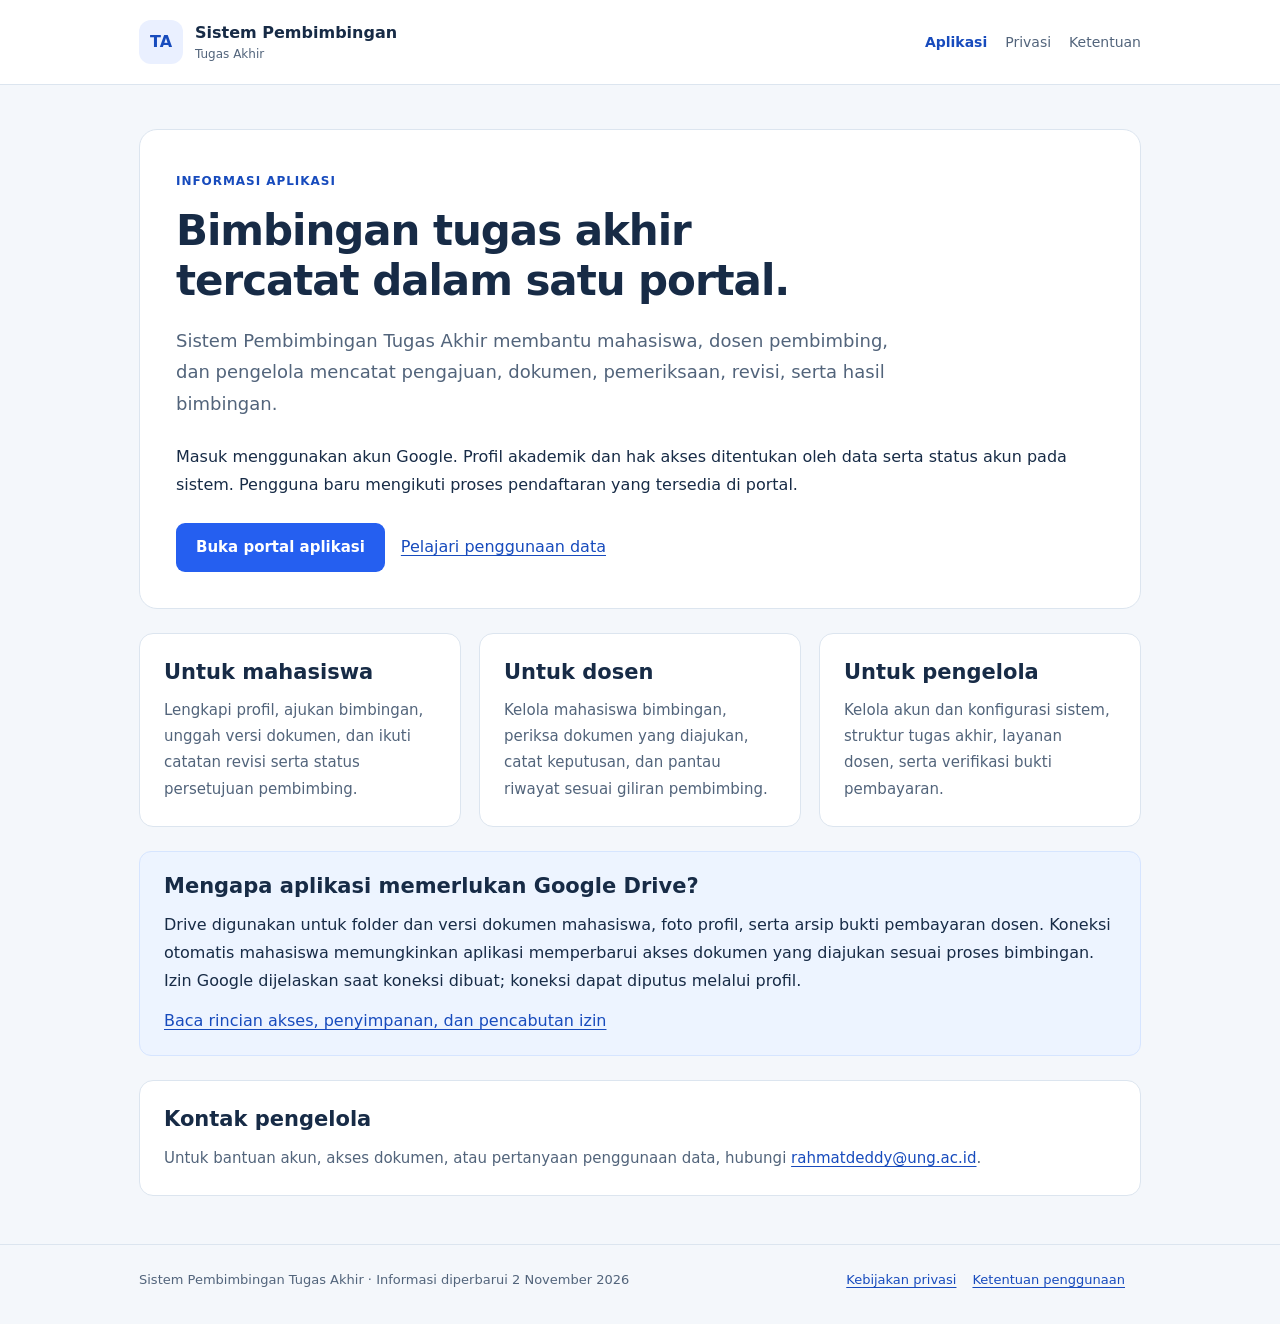
==== aplikasi/index.html @ e361b814 "feat: siapkan situs domain ruangbimbing dengan login lama tetap aktif" ====
<!doctype html>
<html lang="id">
<head>
  <meta charset="utf-8">
  <meta name="viewport" content="width=device-width,initial-scale=1">
  <meta name="description" content="Sistem Pembimbingan Tugas Akhir membantu mahasiswa dan dosen mengelola dokumen, revisi, serta riwayat bimbingan dengan akun Google.">
  <title>Sistem Pembimbingan Tugas Akhir</title>
  <link rel="stylesheet" href="../assets/informasi.css">
</head>
<body>
<a class="skip" href="#isi">Lewati ke isi</a>
<header><div class="shell header-inner">
  <a class="brand" href="../aplikasi/"><span class="mark" aria-hidden="true">TA</span><span>Sistem Pembimbingan<small>Tugas Akhir</small></span></a>
  <nav aria-label="Navigasi informasi"><a href="../aplikasi/" aria-current="page">Aplikasi</a><a href="../privasi/">Privasi</a><a href="../ketentuan/">Ketentuan</a></nav>
</div></header>
<main id="isi" class="shell">
  <section class="hero">
    <span class="eyebrow">Informasi aplikasi</span>
    <h1>Bimbingan tugas akhir<br>tercatat dalam satu portal.</h1>
    <p class="lead">Sistem Pembimbingan Tugas Akhir membantu mahasiswa, dosen pembimbing, dan pengelola mencatat pengajuan, dokumen, pemeriksaan, revisi, serta hasil bimbingan.</p>
    <p>Masuk menggunakan akun Google. Profil akademik dan hak akses ditentukan oleh data serta status akun pada sistem. Pengguna baru mengikuti proses pendaftaran yang tersedia di portal.</p>
    <div class="actions"><a class="button" href="https://script.google.com/macros/s/AKfycbxvxwSGxgAY54pr1iey7_PNiEB0Fi0pHM2lapKB__q7N8QGRr0RlyL6-kfzZXvyrk7u1Q/exec">Buka portal aplikasi</a><a href="../privasi/">Pelajari penggunaan data</a></div>
  </section>
  <div class="grid">
    <section class="card"><h2 style="margin-top:0">Untuk mahasiswa</h2><p>Lengkapi profil, ajukan bimbingan, unggah versi dokumen, dan ikuti catatan revisi serta status persetujuan pembimbing.</p></section>
    <section class="card"><h2 style="margin-top:0">Untuk dosen</h2><p>Kelola mahasiswa bimbingan, periksa dokumen yang diajukan, catat keputusan, dan pantau riwayat sesuai giliran pembimbing.</p></section>
    <section class="card"><h2 style="margin-top:0">Untuk pengelola</h2><p>Kelola akun dan konfigurasi sistem, struktur tugas akhir, layanan dosen, serta verifikasi bukti pembayaran.</p></section>
  </div>
  <section class="notice" aria-labelledby="drive"><h2 id="drive" style="margin-top:0">Mengapa aplikasi memerlukan Google Drive?</h2><p>Drive digunakan untuk folder dan versi dokumen mahasiswa, foto profil, serta arsip bukti pembayaran dosen. Koneksi otomatis mahasiswa memungkinkan aplikasi memperbarui akses dokumen yang diajukan sesuai proses bimbingan. Izin Google dijelaskan saat koneksi dibuat; koneksi dapat diputus melalui profil.</p><p style="margin-top:12px"><a href="../privasi/">Baca rincian akses, penyimpanan, dan pencabutan izin</a></p></section>
  <section class="card" style="margin-top:24px"><h2 style="margin-top:0">Kontak pengelola</h2><p>Untuk bantuan akun, akses dokumen, atau pertanyaan penggunaan data, hubungi <a class="contact" href="mailto:rahmatdeddy@ung.ac.id">rahmatdeddy@ung.ac.id</a>.</p></section>
</main>
<footer><div class="shell footer-inner"><p>Sistem Pembimbingan Tugas Akhir · Informasi diperbarui 2 November 2026</p><div><a href="../privasi/">Kebijakan privasi</a><a href="../ketentuan/">Ketentuan penggunaan</a></div></div></footer>
</body>
</html>
---- assets/informasi.css ----
:root{color-scheme:light;--ink:#172b46;--muted:#52647b;--line:#dce5ef;--accent:#255ff0;--paper:#fff;--surface:#f4f7fb}
*{box-sizing:border-box}html{scroll-behavior:smooth}body{margin:0;background:var(--surface);color:var(--ink);font:16px/1.75 system-ui,-apple-system,"Segoe UI",sans-serif}a{color:#174bbd;text-underline-offset:3px}a:hover{text-decoration-thickness:2px}a:focus-visible{outline:3px solid #e99900;outline-offset:4px}.skip{position:absolute;top:-90px;left:20px;background:#fff;padding:10px;z-index:2}.skip:focus{top:10px}.shell{max-width:1050px;margin:auto;padding:0 24px}header{background:var(--paper);border-bottom:1px solid var(--line)}.header-inner{display:flex;align-items:center;justify-content:space-between;gap:20px;padding-top:20px;padding-bottom:20px}.brand{display:flex;align-items:center;gap:12px;font-weight:750;color:var(--ink);text-decoration:none;line-height:1.35}.mark{display:grid;place-items:center;flex-shrink:0;width:44px;height:44px;border-radius:12px;background:#eaf0ff;color:#174bbd}.brand small{display:block;font-size:12px;font-weight:500;color:var(--muted);margin-top:3px}nav{display:flex;gap:18px;flex-wrap:wrap;font-size:14px}nav a{color:var(--muted);text-decoration:none}nav a[aria-current=page]{font-weight:750;color:#174bbd}main.shell{padding-top:44px;padding-bottom:48px}.eyebrow{font-size:12px;font-weight:750;letter-spacing:.08em;text-transform:uppercase;color:#174bbd}h1{font-size:clamp(28px,4.5vw,42px);line-height:1.2;margin:12px 0 18px;letter-spacing:-.025em}h2{font-size:21px;line-height:1.4;margin:30px 0 10px}h3{font-size:17px;margin:0 0 10px}.lead{font-size:18px;max-width:720px;color:var(--muted);margin:0 0 24px}.hero,.article{background:var(--paper);border:1px solid var(--line);border-radius:18px;padding:36px}.actions{display:flex;align-items:center;flex-wrap:wrap;gap:16px;margin-top:24px}.button{display:inline-block;background:var(--accent);color:#fff;text-decoration:none;font-size:15px;font-weight:700;padding:11px 20px;border-radius:9px}.button:hover{background:#174bbd}.grid{display:grid;grid-template-columns:repeat(3,minmax(0,1fr));gap:18px;margin:24px 0}.card{background:#fff;border:1px solid var(--line);border-radius:14px;padding:24px}.card p{font-size:15px;color:var(--muted);margin:0}.notice{background:#edf4ff;border:1px solid #d6e5ff;border-radius:12px;padding:20px 24px;margin-top:24px}.notice p{margin:0}.article{max-width:860px;margin:auto}.article h1{font-size:34px}.article p,.article li{max-width:75ch}.article ul,.article ol{padding-left:24px}.article li{margin:8px 0}.date{color:var(--muted);font-size:14px}.table-wrap{overflow-x:auto}table{width:100%;border-collapse:collapse;margin:18px 0;font-size:15px}th,td{text-align:left;vertical-align:top;border-bottom:1px solid var(--line);padding:12px}th{background:#f5f8fc}code{font-size:.9em;overflow-wrap:anywhere}footer{border-top:1px solid var(--line);color:var(--muted);font-size:13px;padding:24px 0 32px}.footer-inner{display:flex;justify-content:space-between;flex-wrap:wrap;gap:12px}.footer-inner p{margin:0}footer a{margin-right:16px}.contact{overflow-wrap:anywhere}@media(max-width:700px){.shell{padding-left:18px;padding-right:18px}.header-inner{align-items:flex-start;flex-direction:column;gap:16px}.hero,.article{padding:24px}.grid{grid-template-columns:1fr}main.shell{padding-top:24px}.article h1{font-size:28px}nav{gap:16px}th,td{padding:10px}}
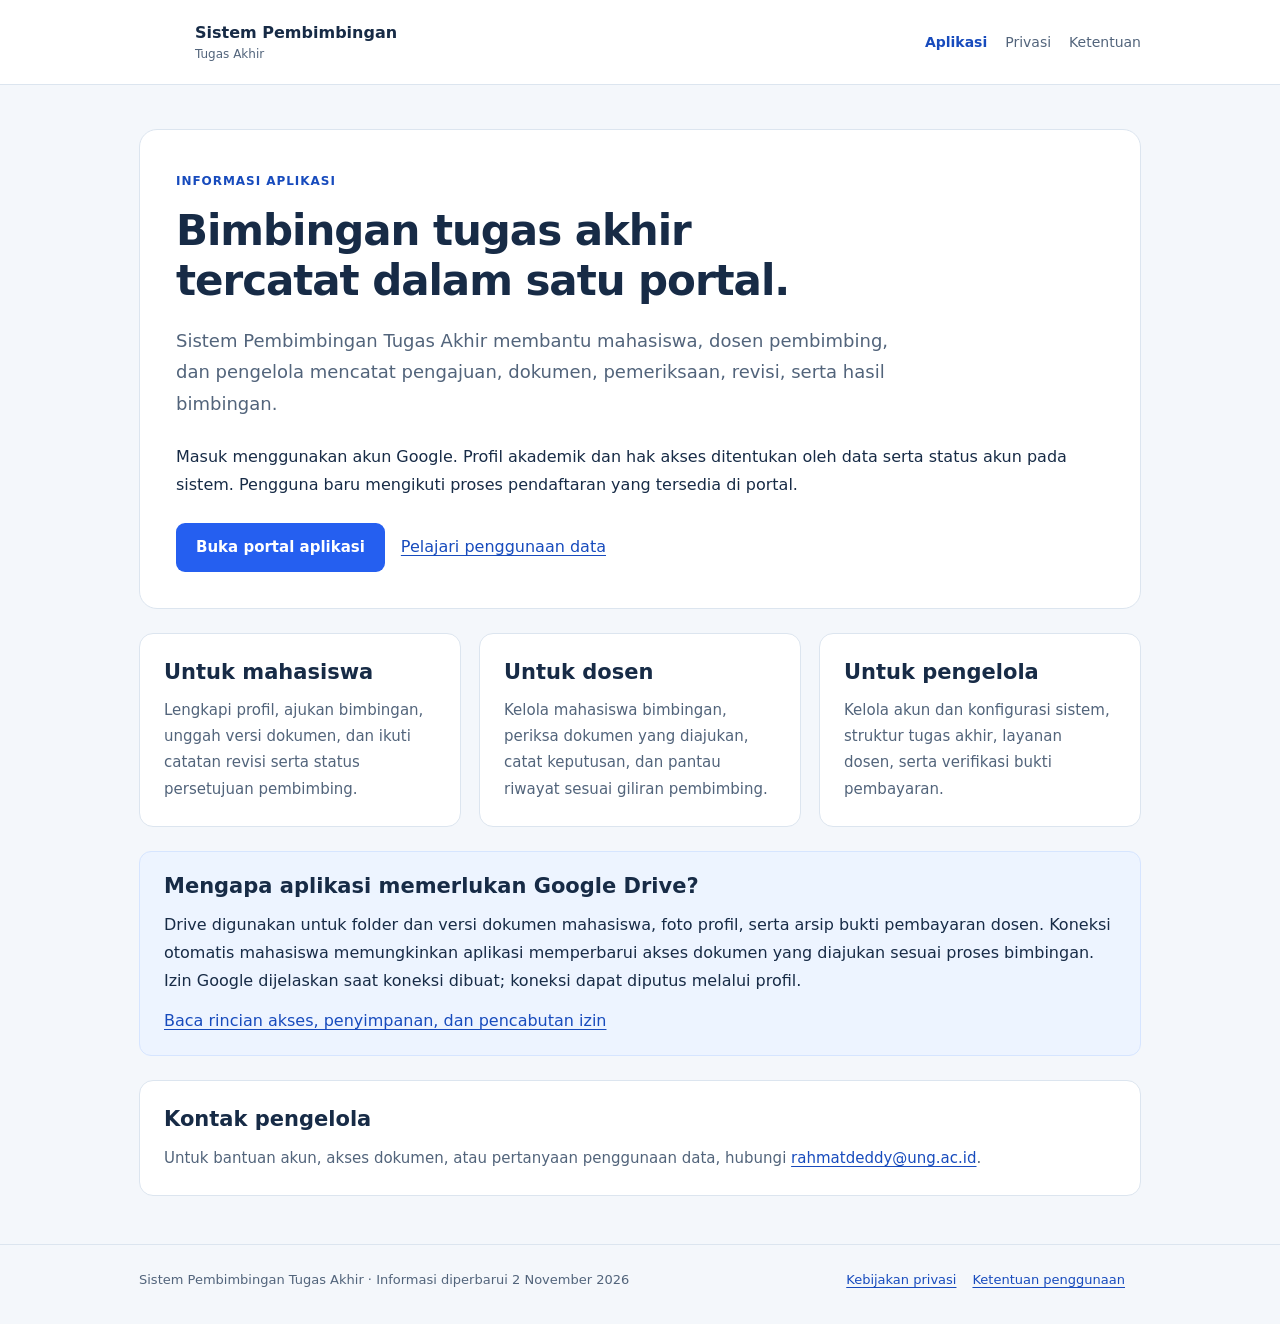
==== commit 16612fb8: "Tampilkan hanya logo asli setelah siap pada halaman publik" ====
--- a/aplikasi/index.html
+++ b/aplikasi/index.html
@@ -6,11 +6,11 @@
   <meta name="description" content="Sistem Pembimbingan Tugas Akhir membantu mahasiswa dan dosen mengelola dokumen, revisi, serta riwayat bimbingan dengan akun Google.">
   <title>Sistem Pembimbingan Tugas Akhir</title>
   <link rel="stylesheet" href="../assets/informasi.css">
-</head>
+<script src="../assets/branding.js?v=20261104" defer></script></head>
 <body>
 <a class="skip" href="#isi">Lewati ke isi</a>
 <header><div class="shell header-inner">
-  <a class="brand" href="../aplikasi/"><span class="mark" aria-hidden="true">TA</span><span>Sistem Pembimbingan<small>Tugas Akhir</small></span></a>
+  <a class="brand" href="../aplikasi/"><span class="mark" data-portal-logo aria-hidden="true" aria-busy="true"></span><span>Sistem Pembimbingan<small>Tugas Akhir</small></span></a>
   <nav aria-label="Navigasi informasi"><a href="../aplikasi/" aria-current="page">Aplikasi</a><a href="../privasi/">Privasi</a><a href="../ketentuan/">Ketentuan</a></nav>
 </div></header>
 <main id="isi" class="shell">
--- a/assets/informasi.css
+++ b/assets/informasi.css
@@ -1,2 +1,6 @@
 :root{color-scheme:light;--ink:#172b46;--muted:#52647b;--line:#dce5ef;--accent:#255ff0;--paper:#fff;--surface:#f4f7fb}
 *{box-sizing:border-box}html{scroll-behavior:smooth}body{margin:0;background:var(--surface);color:var(--ink);font:16px/1.75 system-ui,-apple-system,"Segoe UI",sans-serif}a{color:#174bbd;text-underline-offset:3px}a:hover{text-decoration-thickness:2px}a:focus-visible{outline:3px solid #e99900;outline-offset:4px}.skip{position:absolute;top:-90px;left:20px;background:#fff;padding:10px;z-index:2}.skip:focus{top:10px}.shell{max-width:1050px;margin:auto;padding:0 24px}header{background:var(--paper);border-bottom:1px solid var(--line)}.header-inner{display:flex;align-items:center;justify-content:space-between;gap:20px;padding-top:20px;padding-bottom:20px}.brand{display:flex;align-items:center;gap:12px;font-weight:750;color:var(--ink);text-decoration:none;line-height:1.35}.mark{display:grid;place-items:center;flex-shrink:0;width:44px;height:44px;border-radius:12px;background:#eaf0ff;color:#174bbd}.brand small{display:block;font-size:12px;font-weight:500;color:var(--muted);margin-top:3px}nav{display:flex;gap:18px;flex-wrap:wrap;font-size:14px}nav a{color:var(--muted);text-decoration:none}nav a[aria-current=page]{font-weight:750;color:#174bbd}main.shell{padding-top:44px;padding-bottom:48px}.eyebrow{font-size:12px;font-weight:750;letter-spacing:.08em;text-transform:uppercase;color:#174bbd}h1{font-size:clamp(28px,4.5vw,42px);line-height:1.2;margin:12px 0 18px;letter-spacing:-.025em}h2{font-size:21px;line-height:1.4;margin:30px 0 10px}h3{font-size:17px;margin:0 0 10px}.lead{font-size:18px;max-width:720px;color:var(--muted);margin:0 0 24px}.hero,.article{background:var(--paper);border:1px solid var(--line);border-radius:18px;padding:36px}.actions{display:flex;align-items:center;flex-wrap:wrap;gap:16px;margin-top:24px}.button{display:inline-block;background:var(--accent);color:#fff;text-decoration:none;font-size:15px;font-weight:700;padding:11px 20px;border-radius:9px}.button:hover{background:#174bbd}.grid{display:grid;grid-template-columns:repeat(3,minmax(0,1fr));gap:18px;margin:24px 0}.card{background:#fff;border:1px solid var(--line);border-radius:14px;padding:24px}.card p{font-size:15px;color:var(--muted);margin:0}.notice{background:#edf4ff;border:1px solid #d6e5ff;border-radius:12px;padding:20px 24px;margin-top:24px}.notice p{margin:0}.article{max-width:860px;margin:auto}.article h1{font-size:34px}.article p,.article li{max-width:75ch}.article ul,.article ol{padding-left:24px}.article li{margin:8px 0}.date{color:var(--muted);font-size:14px}.table-wrap{overflow-x:auto}table{width:100%;border-collapse:collapse;margin:18px 0;font-size:15px}th,td{text-align:left;vertical-align:top;border-bottom:1px solid var(--line);padding:12px}th{background:#f5f8fc}code{font-size:.9em;overflow-wrap:anywhere}footer{border-top:1px solid var(--line);color:var(--muted);font-size:13px;padding:24px 0 32px}.footer-inner{display:flex;justify-content:space-between;flex-wrap:wrap;gap:12px}.footer-inner p{margin:0}footer a{margin-right:16px}.contact{overflow-wrap:anywhere}@media(max-width:700px){.shell{padding-left:18px;padding-right:18px}.header-inner{align-items:flex-start;flex-direction:column;gap:16px}.hero,.article{padding:24px}.grid{grid-template-columns:1fr}main.shell{padding-top:24px}.article h1{font-size:28px}nav{gap:16px}th,td{padding:10px}}
+
+/* Shared portal logo on every public information page. */
+.mark[aria-busy="true"],.mark.has-portal-logo{background:transparent}.mark.has-portal-logo{border-radius:0}.mark img{display:block;width:100%;height:100%;object-fit:contain}
+[data-portal-logo]:not(.has-portal-logo){visibility:hidden}
